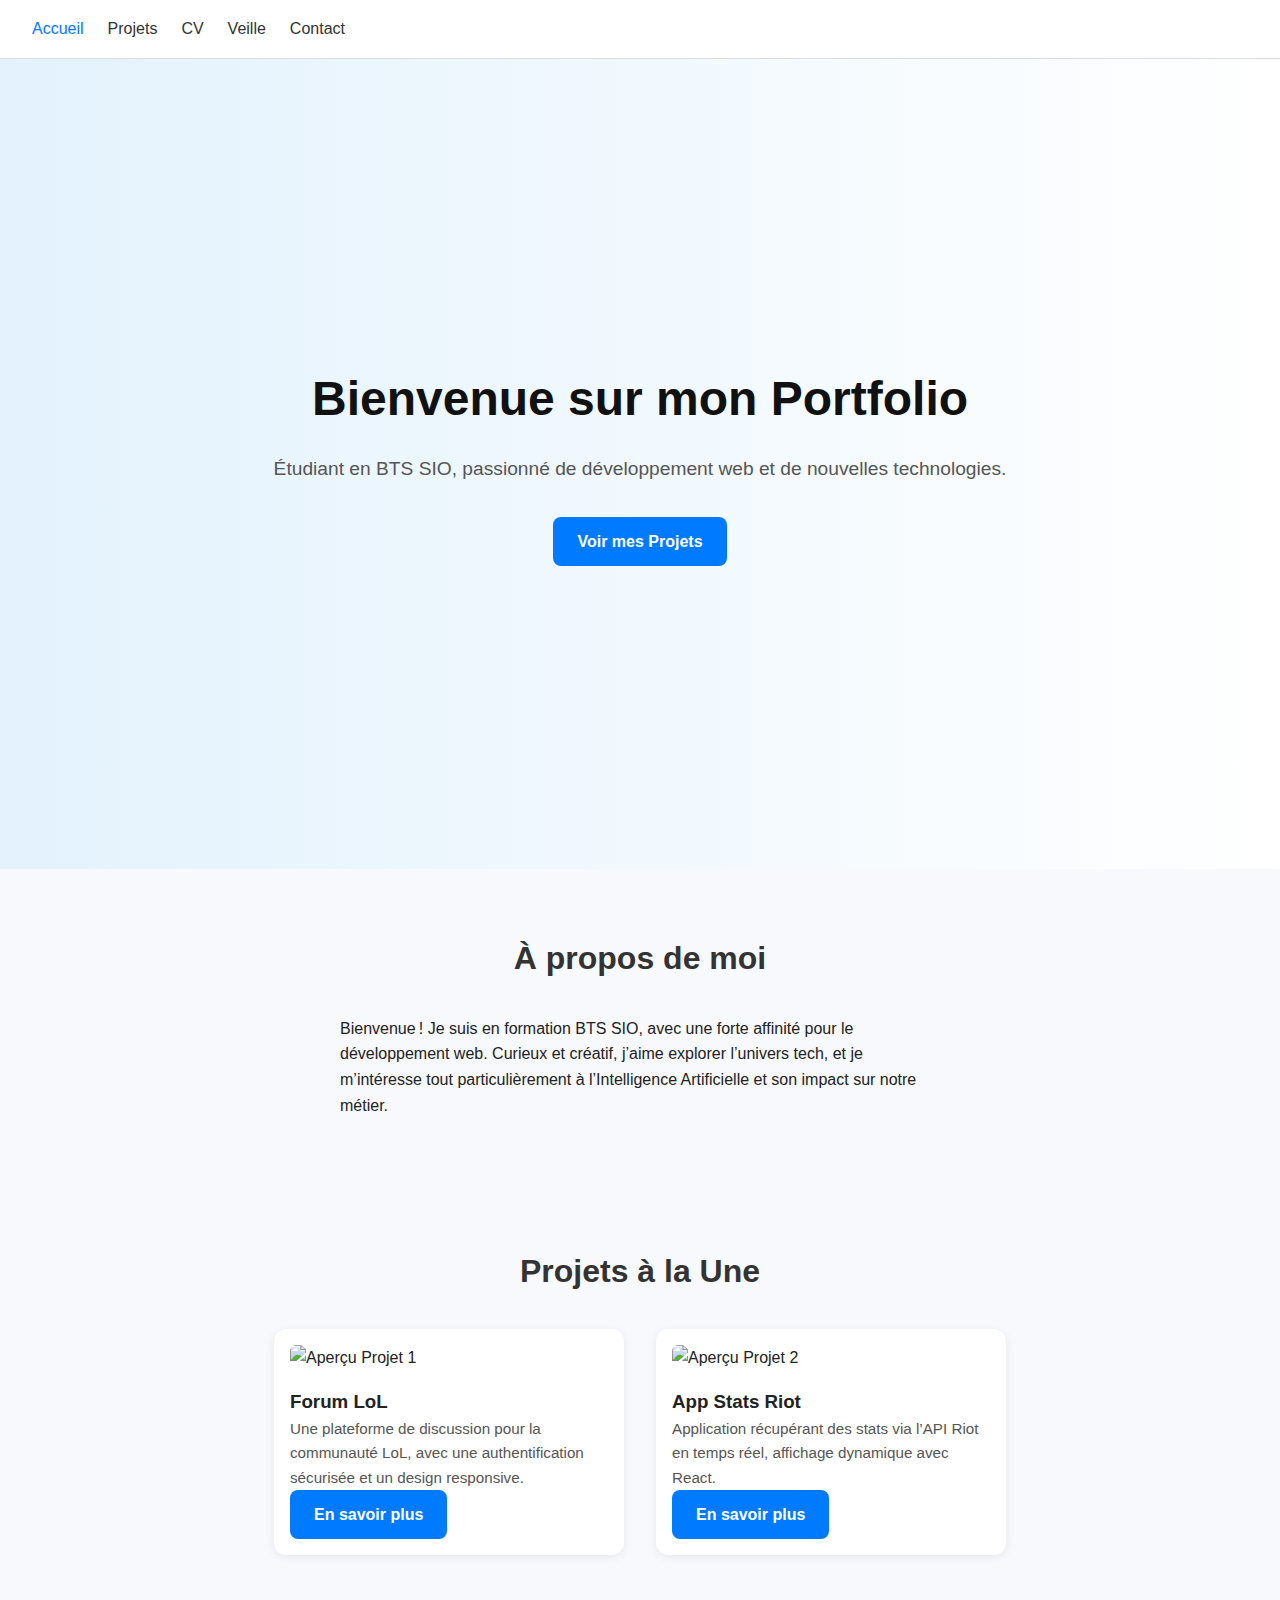
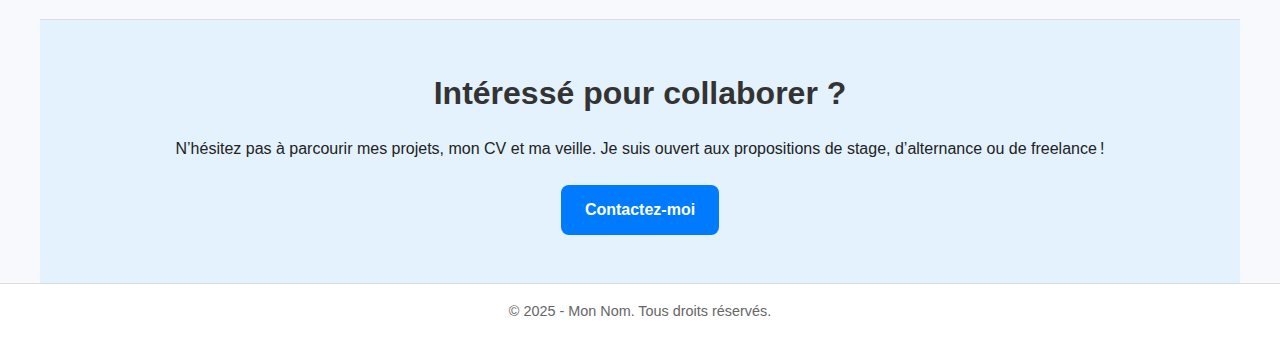
==== index.html @ 062d514c "Update index.html" ====
<!DOCTYPE html>
<html lang="fr">
<head>
  <meta charset="UTF-8" />
  <title>Portfolio - Accueil</title>
  <link rel="stylesheet" href="style.css" />
  <script src="data.js" defer></script> <!-- On peut charger data.js n'importe où, il sert surtout à veille.html -->
</head>
<body class="pro-theme">

  <!-- HEADER / NAV -->
 <header>
  <nav class="navbar">
    <ul class="nav-links">
      <li><a href="index.html" class="active">Accueil</a></li>
      <li><a href="projects.html">Projets</a></li>
      <li><a href="cv.html">CV</a></li>
      <li><a href="veille.html">Veille</a></li>
      <li><a href="contact.html">Contact</a></li>
    </ul>
  </nav>
</header>

  <!-- SECTION HERO -->
  <section class="hero">
    <div class="hero-text">
      <h1>Bienvenue sur mon Portfolio</h1>
      <p>Étudiant en BTS SIO, passionné de développement web et de nouvelles technologies.</p>
      <a href="projects.html" class="btn">Voir mes Projets</a>
    </div>
  </section>

  <!-- SECTION À PROPOS -->
  <section class="page-section about-section">
    <h2>À propos de moi</h2>
    <div class="about-content">
      <div class="about-text">
        <p>Bienvenue ! Je suis en formation BTS SIO, avec une forte affinité pour le développement web. Curieux et créatif, j’aime explorer l’univers tech, et je m’intéresse tout particulièrement à l’Intelligence Artificielle et son impact sur notre métier.</p>
      </div>
    </div>
  </section>

  <!-- SECTION PROJETS À LA UNE -->
  <section class="page-section featured-projects">
    <h2>Projets à la Une</h2>
    <div class="featured-grid">
      <article class="featured-card">
        <img src="https://via.placeholder.com/400x200" alt="Aperçu Projet 1" />
        <h3>Forum LoL</h3>
        <p>Une plateforme de discussion pour la communauté LoL, avec une authentification sécurisée et un design responsive.</p>
        <a href="projects.html" class="btn">En savoir plus</a>
      </article>
      <article class="featured-card">
        <img src="https://via.placeholder.com/400x200" alt="Aperçu Projet 2" />
        <h3>App Stats Riot</h3>
        <p>Application récupérant des stats via l’API Riot en temps réel, affichage dynamique avec React.</p>
        <a href="projects.html" class="btn">En savoir plus</a>
      </article>
    </div>
  </section>

  <!-- SECTION CALL TO ACTION -->
  <section class="page-section call-to-action">
    <h2>Intéressé pour collaborer ?</h2>
    <p>N’hésitez pas à parcourir mes projets, mon CV et ma veille. Je suis ouvert aux propositions de stage, d’alternance ou de freelance !</p>
    <a href="contact.html" class="btn">Contactez-moi</a>
  </section>

  <!-- FOOTER -->
  <footer>
    <p>© 2025 - Mon Nom. Tous droits réservés.</p>
  </footer>

</body>
</html>
---- style.css ----
/* RESET DE BASE */
* {
  margin: 0;
  padding: 0;
  box-sizing: border-box;
}

body {
  font-family: 'Segoe UI', sans-serif;
  background-color: #f7f9fc;
  color: #222;
  line-height: 1.6;
}

/* NAVBAR */
.navbar {
  display: flex;
  justify-content: space-between;
  align-items: center;
  padding: 1rem 2rem;
  background-color: #ffffff;
  border-bottom: 1px solid #ddd;
  position: sticky;
  top: 0;
  z-index: 1000;
}

.navbar .logo img {
  height: 40px;
}

.nav-links {
  list-style: none;
  display: flex;
  gap: 1.5rem;
}

.nav-links a {
  text-decoration: none;
  color: #333;
  font-weight: 500;
  transition: color 0.2s ease;
}

.nav-links a:hover,
.nav-links .active {
  color: #007bff;
}

/* HERO */
.hero {
  height: 90vh;
  display: flex;
  align-items: center;
  justify-content: center;
  background: linear-gradient(to right, #e3f2fd, #ffffff);
  text-align: center;
  padding: 2rem;
}

.hero h1 {
  font-size: 3rem;
  font-weight: bold;
  margin-bottom: 1rem;
  color: #111;
}

.hero p {
  font-size: 1.2rem;
  color: #555;
  margin-bottom: 2rem;
}

.btn {
  display: inline-block;
  padding: 0.75rem 1.5rem;
  background-color: #007bff;
  color: #fff;
  text-decoration: none;
  border-radius: 8px;
  font-weight: 600;
  transition: background 0.3s;
}

.btn:hover {
  background-color: #0056b3;
}

/* SECTION GÉNÉRALES */
.page-section {
  padding: 4rem 2rem;
  max-width: 1200px;
  margin: 0 auto;
}

.page-section h2 {
  font-size: 2rem;
  margin-bottom: 2rem;
  text-align: center;
  color: #333;
}

.about-content {
  display: flex;
  flex-wrap: wrap;
  gap: 2rem;
  align-items: center;
  justify-content: center;
}

.about-content img.profile-pic {
  width: 200px;
  height: 200px;
  border-radius: 50%;
  object-fit: cover;
  border: 3px solid #007bff;
}

.about-text {
  max-width: 600px;
}

/* PROJETS À LA UNE */
.featured-grid {
  display: flex;
  flex-wrap: wrap;
  gap: 2rem;
  justify-content: center;
}

.featured-card {
  background-color: #fff;
  border-radius: 12px;
  box-shadow: 0 2px 10px rgba(0, 0, 0, 0.08);
  overflow: hidden;
  width: 350px;
  padding: 1rem;
  transition: transform 0.3s ease;
}

.featured-card:hover {
  transform: translateY(-5px);
}

.featured-card img {
  width: 100%;
  height: 200px;
  object-fit: cover;
  border-radius: 6px;
}

.featured-card h3 {
  margin-top: 1rem;
  color: #222;
}

.featured-card p {
  font-size: 0.95rem;
  color: #555;
}

/* CTA */
.call-to-action {
  text-align: center;
  background: #e3f2fd;
  padding: 3rem 2rem;
  border-top: 1px solid #ddd;
}

.call-to-action h2 {
  margin-bottom: 1rem;
}

.call-to-action p {
  margin-bottom: 1.5rem;
}

/* FOOTER */
footer {
  background-color: #fff;
  padding: 1rem;
  text-align: center;
  font-size: 0.9rem;
  color: #666;
  border-top: 1px solid #ddd;
}
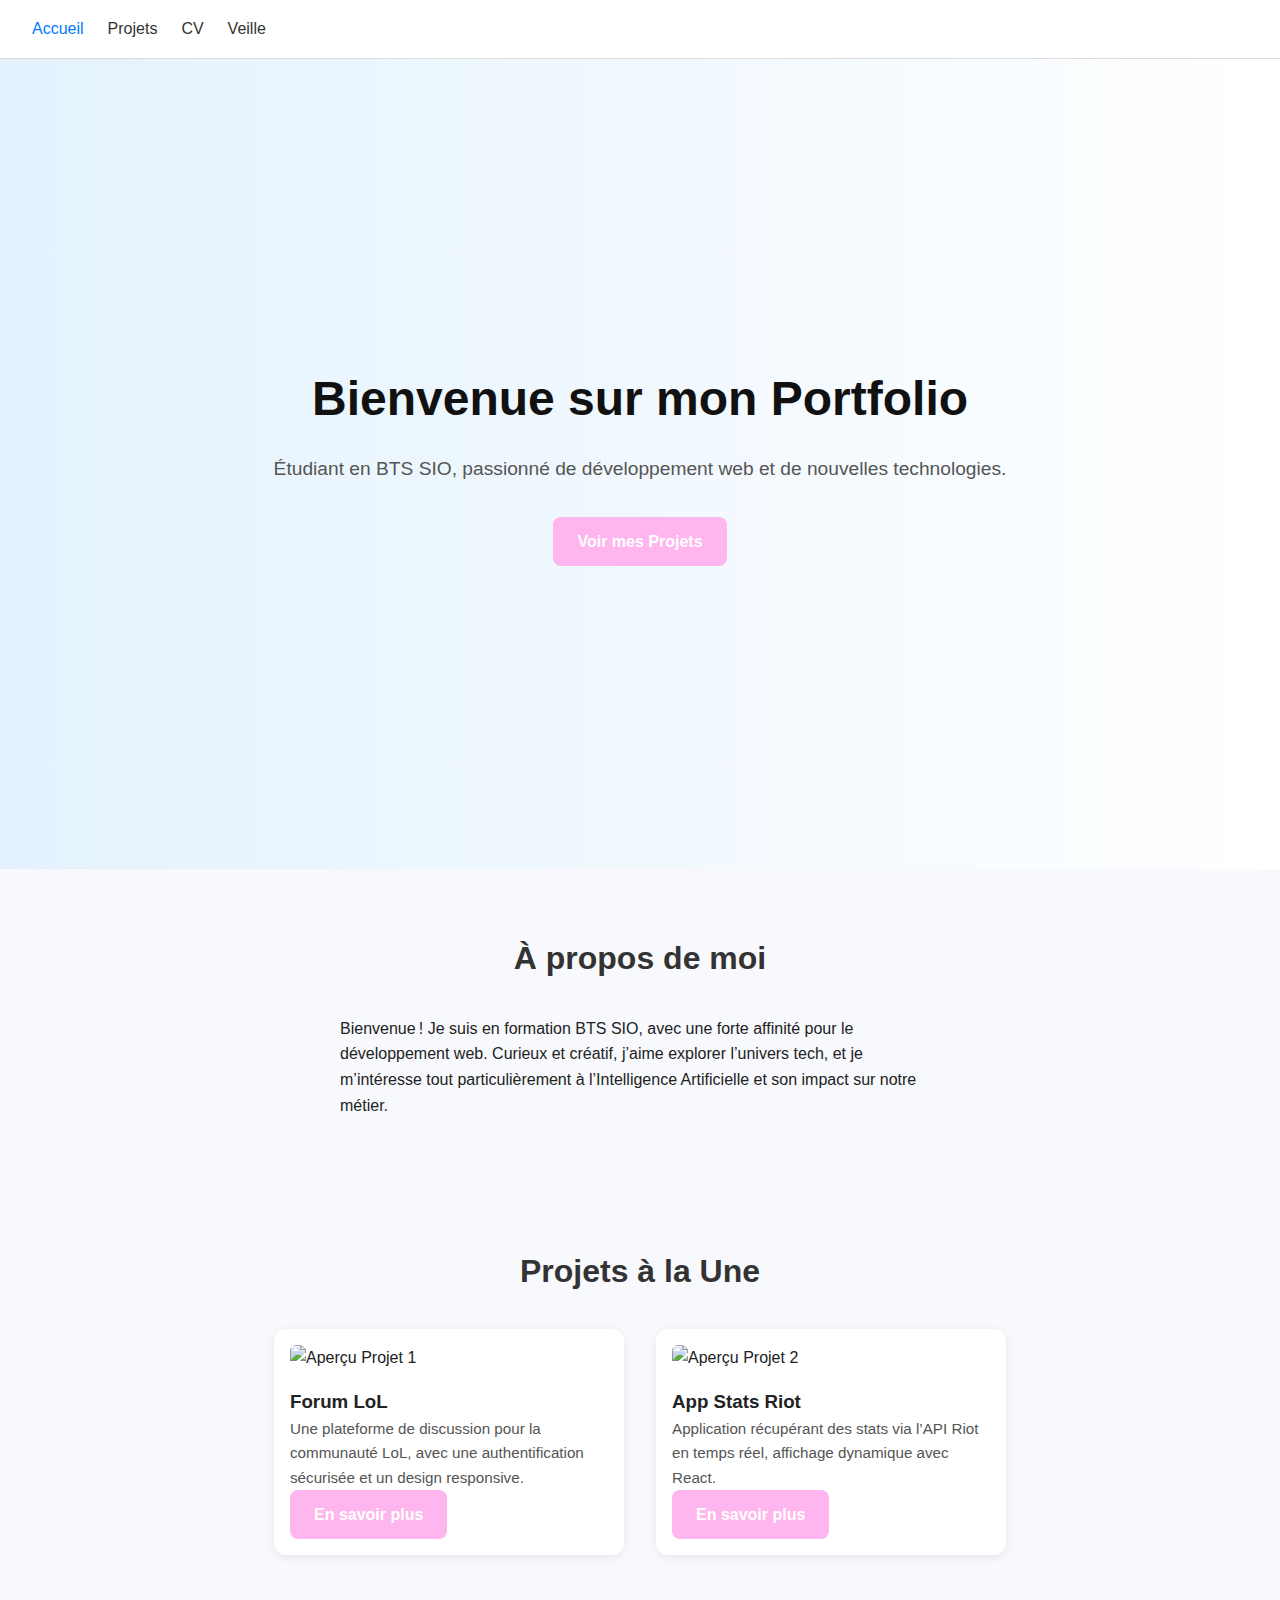
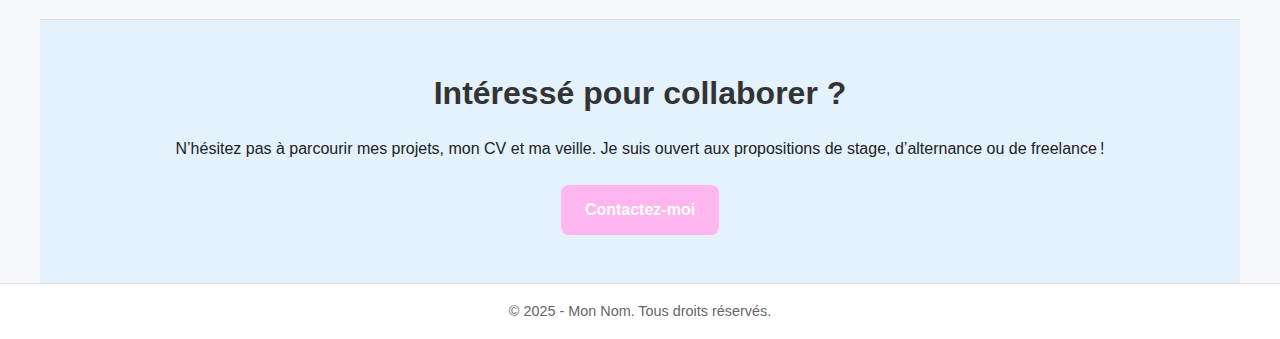
==== commit ac7f65e9: "adieu contact" ====
--- a/index.html
+++ b/index.html
@@ -16,7 +16,6 @@
       <li><a href="projects.html">Projets</a></li>
       <li><a href="cv.html">CV</a></li>
       <li><a href="veille.html">Veille</a></li>
-      <li><a href="contact.html">Contact</a></li>
     </ul>
   </nav>
 </header>
--- a/style.css
+++ b/style.css
@@ -14,7 +14,7 @@
 
 /* NAVBAR */
 .navbar {
-  display: flex;
+  display: center;
   justify-content: space-between;
   align-items: center;
   padding: 1rem 2rem;
@@ -74,7 +74,7 @@
 .btn {
   display: inline-block;
   padding: 0.75rem 1.5rem;
-  background-color: #007bff;
+  background-color: #ffb5ed;
   color: #fff;
   text-decoration: none;
   border-radius: 8px;
@@ -83,7 +83,7 @@
 }
 
 .btn:hover {
-  background-color: #0056b3;
+  background-color: #b3009b;
 }
 
 /* SECTION GÉNÉRALES */
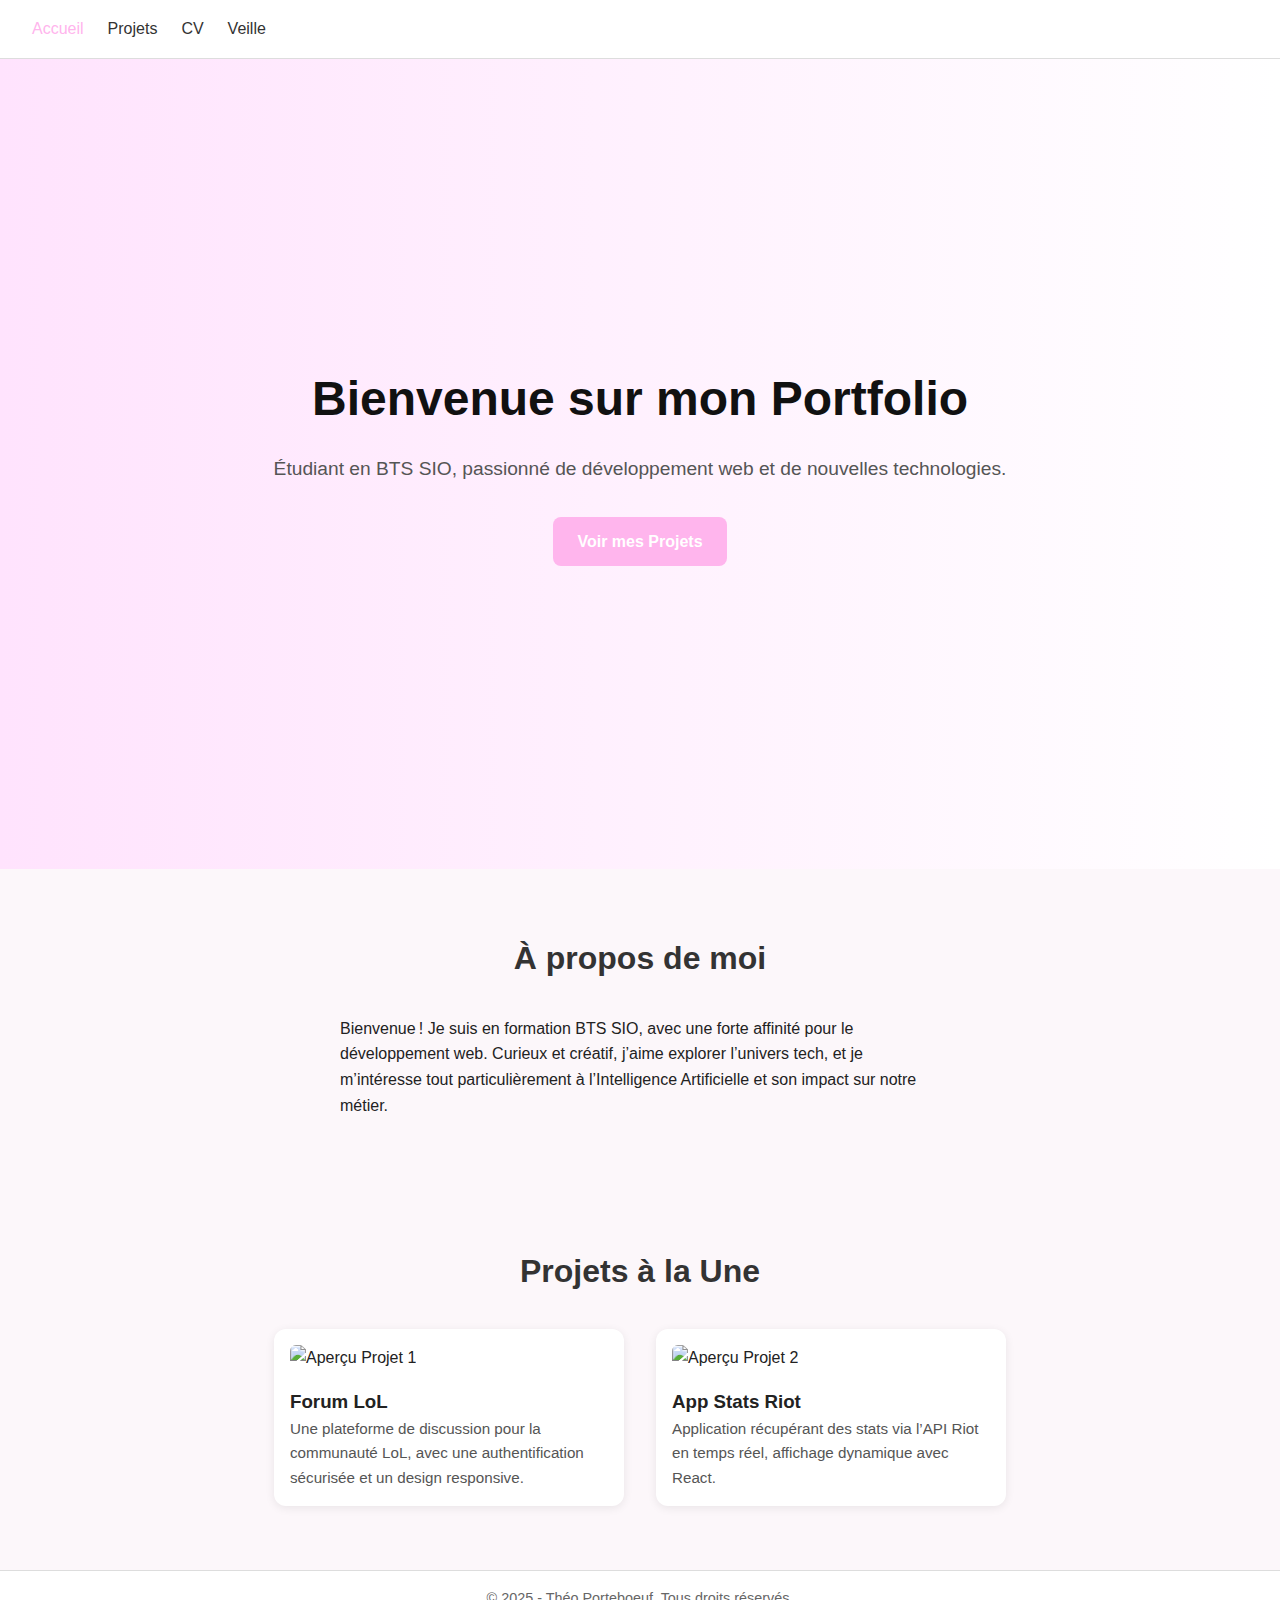
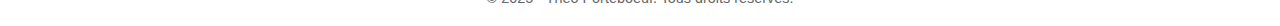
==== commit bab020bc: "uiuiui" ====
--- a/index.html
+++ b/index.html
@@ -47,27 +47,18 @@
         <img src="https://via.placeholder.com/400x200" alt="Aperçu Projet 1" />
         <h3>Forum LoL</h3>
         <p>Une plateforme de discussion pour la communauté LoL, avec une authentification sécurisée et un design responsive.</p>
-        <a href="projects.html" class="btn">En savoir plus</a>
       </article>
       <article class="featured-card">
         <img src="https://via.placeholder.com/400x200" alt="Aperçu Projet 2" />
         <h3>App Stats Riot</h3>
         <p>Application récupérant des stats via l’API Riot en temps réel, affichage dynamique avec React.</p>
-        <a href="projects.html" class="btn">En savoir plus</a>
       </article>
     </div>
   </section>
 
-  <!-- SECTION CALL TO ACTION -->
-  <section class="page-section call-to-action">
-    <h2>Intéressé pour collaborer ?</h2>
-    <p>N’hésitez pas à parcourir mes projets, mon CV et ma veille. Je suis ouvert aux propositions de stage, d’alternance ou de freelance !</p>
-    <a href="contact.html" class="btn">Contactez-moi</a>
-  </section>
-
   <!-- FOOTER -->
   <footer>
-    <p>© 2025 - Mon Nom. Tous droits réservés.</p>
+    <p>© 2025 - Théo Porteboeuf. Tous droits réservés.</p>
   </footer>
 
 </body>
--- a/style.css
+++ b/style.css
@@ -7,7 +7,7 @@
 
 body {
   font-family: 'Segoe UI', sans-serif;
-  background-color: #f7f9fc;
+  background-color: #fcf7fa;
   color: #222;
   line-height: 1.6;
 }
@@ -44,7 +44,7 @@
 
 .nav-links a:hover,
 .nav-links .active {
-  color: #007bff;
+  color: #ffb5ed;
 }
 
 /* HERO */
@@ -53,7 +53,7 @@
   display: flex;
   align-items: center;
   justify-content: center;
-  background: linear-gradient(to right, #e3f2fd, #ffffff);
+  background: linear-gradient(to right, #ffe3fd, #ffffff);
   text-align: center;
   padding: 2rem;
 }
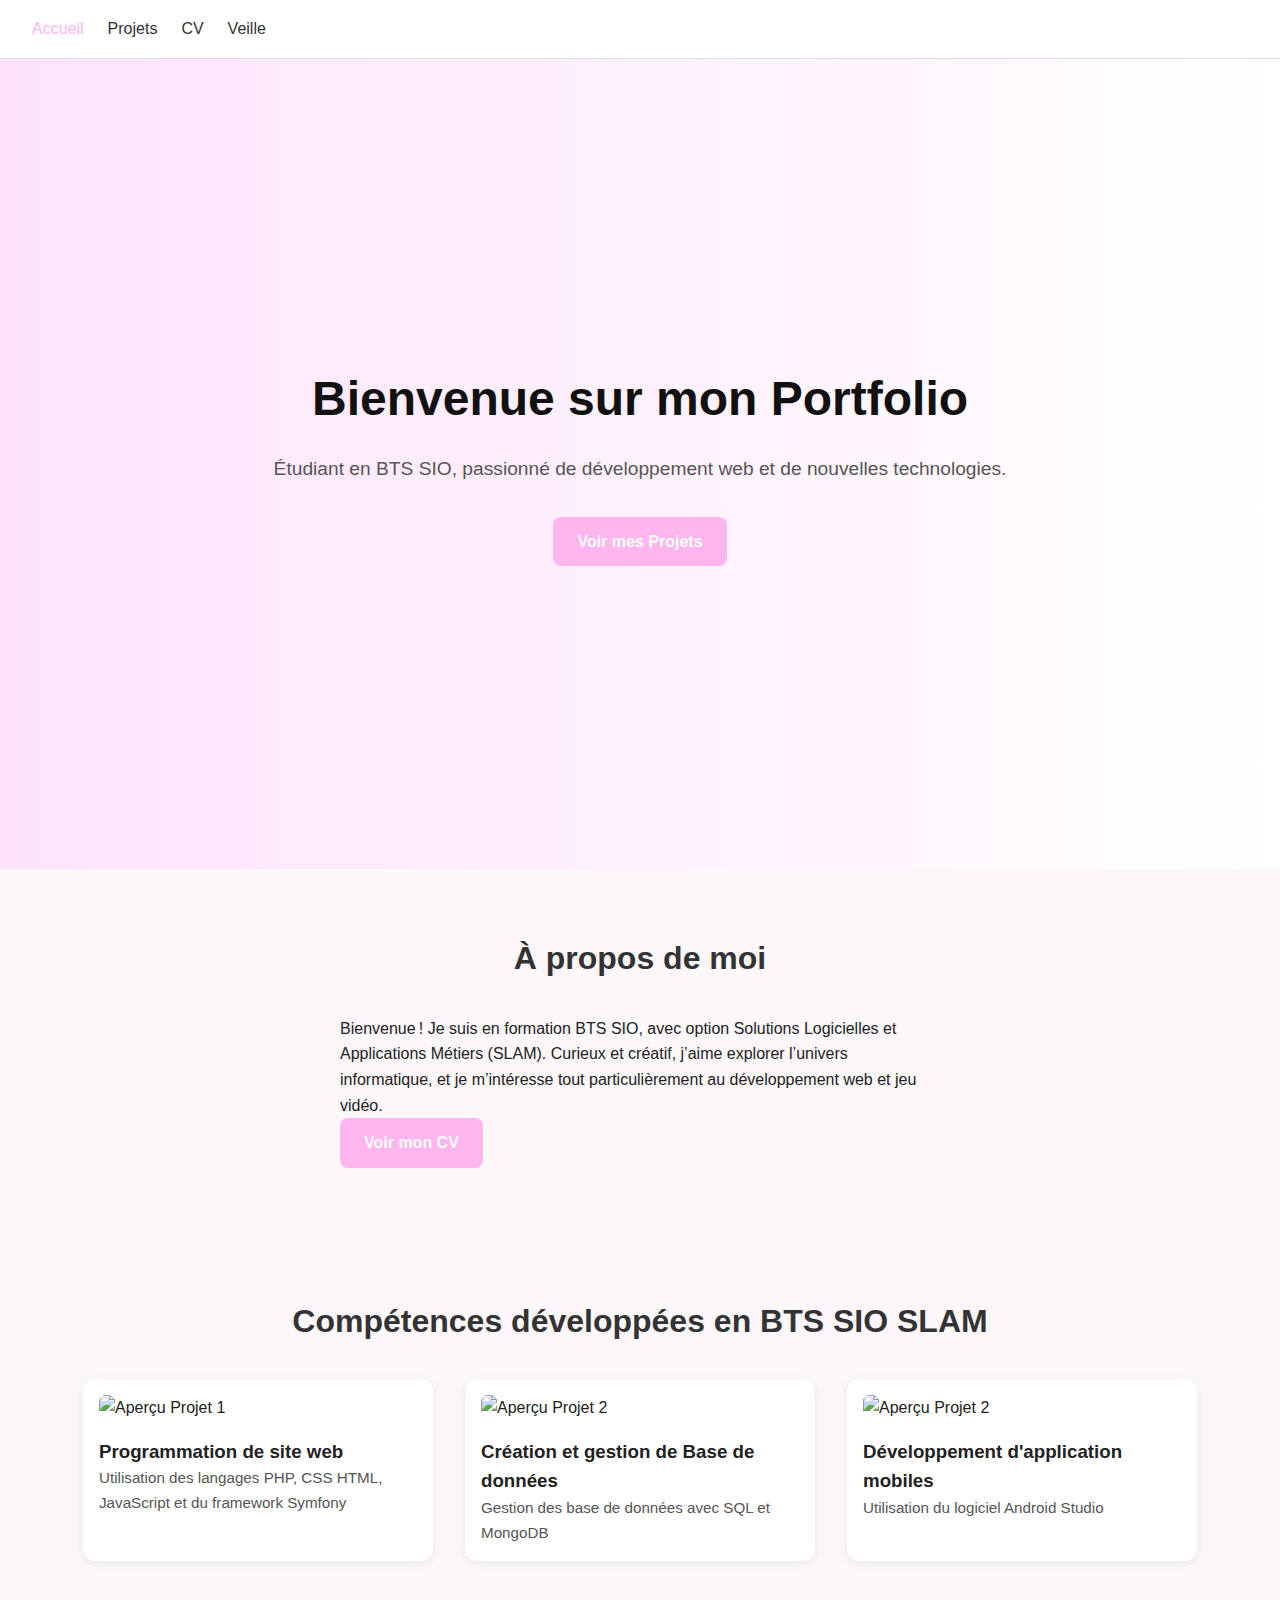
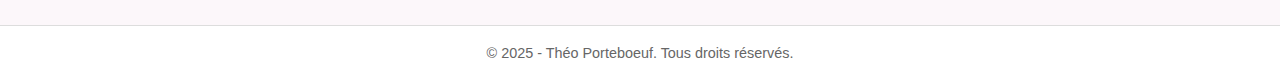
==== commit bcf055ca: "COmpetences" ====
--- a/index.html
+++ b/index.html
@@ -34,24 +34,30 @@
     <h2>À propos de moi</h2>
     <div class="about-content">
       <div class="about-text">
-        <p>Bienvenue ! Je suis en formation BTS SIO, avec une forte affinité pour le développement web. Curieux et créatif, j’aime explorer l’univers tech, et je m’intéresse tout particulièrement à l’Intelligence Artificielle et son impact sur notre métier.</p>
+        <p>Bienvenue ! Je suis en formation BTS SIO, avec option Solutions Logicielles et Applications Métiers (SLAM). Curieux et créatif, j’aime explorer l’univers informatique, et je m’intéresse tout particulièrement au développement web et jeu vidéo.</p>
+        <a href="cv.html" class="btn">Voir mon CV</a>
       </div>
     </div>
   </section>
 
   <!-- SECTION PROJETS À LA UNE -->
   <section class="page-section featured-projects">
-    <h2>Projets à la Une</h2>
+    <h2>Compétences développées en BTS SIO SLAM</h2>
     <div class="featured-grid">
       <article class="featured-card">
         <img src="https://via.placeholder.com/400x200" alt="Aperçu Projet 1" />
-        <h3>Forum LoL</h3>
-        <p>Une plateforme de discussion pour la communauté LoL, avec une authentification sécurisée et un design responsive.</p>
+        <h3>Programmation de site web</h3>
+        <p>Utilisation des langages PHP, CSS HTML, JavaScript et du framework Symfony</p>
       </article>
       <article class="featured-card">
         <img src="https://via.placeholder.com/400x200" alt="Aperçu Projet 2" />
-        <h3>App Stats Riot</h3>
-        <p>Application récupérant des stats via l’API Riot en temps réel, affichage dynamique avec React.</p>
+        <h3>Création et gestion de Base de données</h3>
+        <p>Gestion des base de données avec SQL et MongoDB</p>
+      </article>
+      <article class="featured-card">
+        <img src="https://via.placeholder.com/400x200" alt="Aperçu Projet 2" />
+        <h3>Développement d'application mobiles</h3>
+        <p>Utilisation du logiciel Android Studio</p>
       </article>
     </div>
   </section>
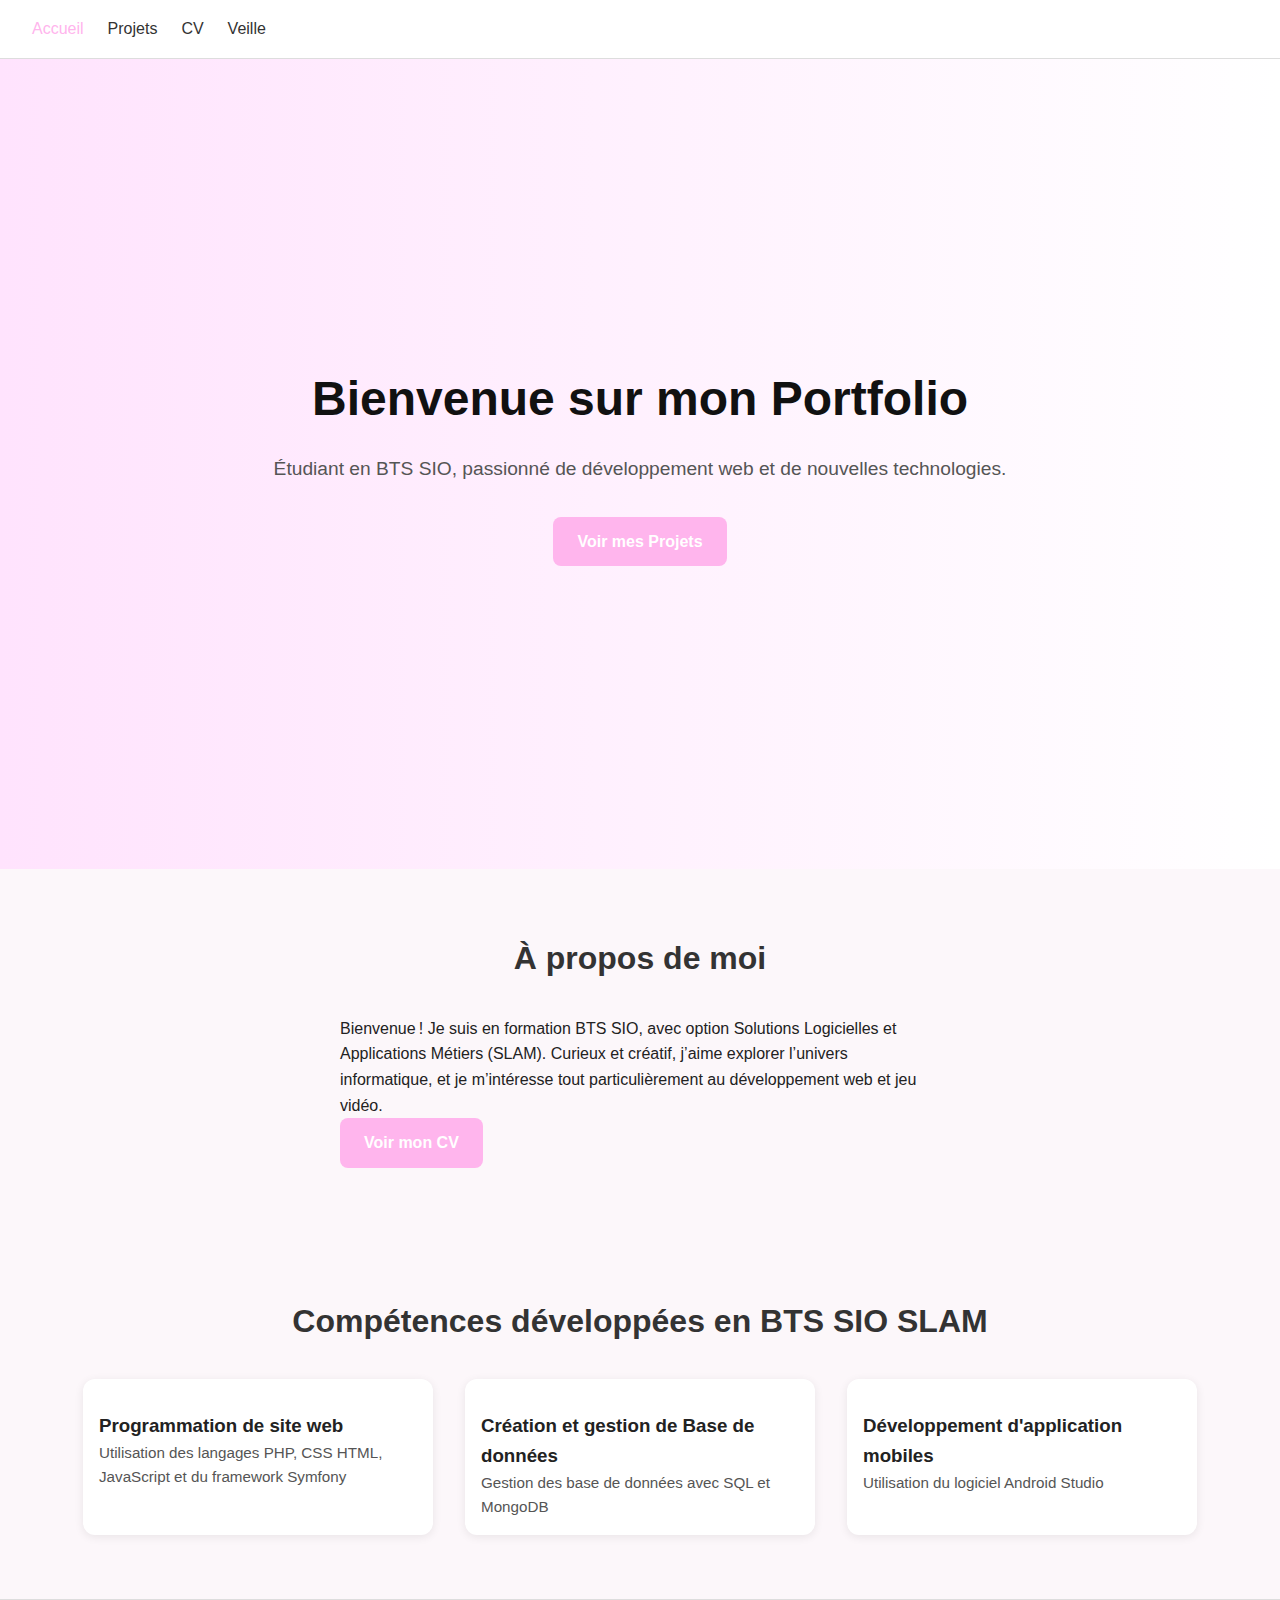
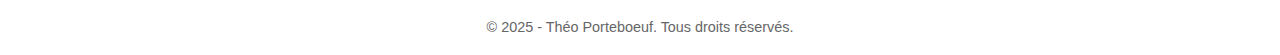
==== commit 9e015c4c: "index img" ====
--- a/index.html
+++ b/index.html
@@ -45,17 +45,14 @@
     <h2>Compétences développées en BTS SIO SLAM</h2>
     <div class="featured-grid">
       <article class="featured-card">
-        <img src="https://via.placeholder.com/400x200" alt="Aperçu Projet 1" />
         <h3>Programmation de site web</h3>
         <p>Utilisation des langages PHP, CSS HTML, JavaScript et du framework Symfony</p>
       </article>
       <article class="featured-card">
-        <img src="https://via.placeholder.com/400x200" alt="Aperçu Projet 2" />
         <h3>Création et gestion de Base de données</h3>
         <p>Gestion des base de données avec SQL et MongoDB</p>
       </article>
-      <article class="featured-card">
-        <img src="https://via.placeholder.com/400x200" alt="Aperçu Projet 2" />
+      <article class="featured-card">  
         <h3>Développement d'application mobiles</h3>
         <p>Utilisation du logiciel Android Studio</p>
       </article>
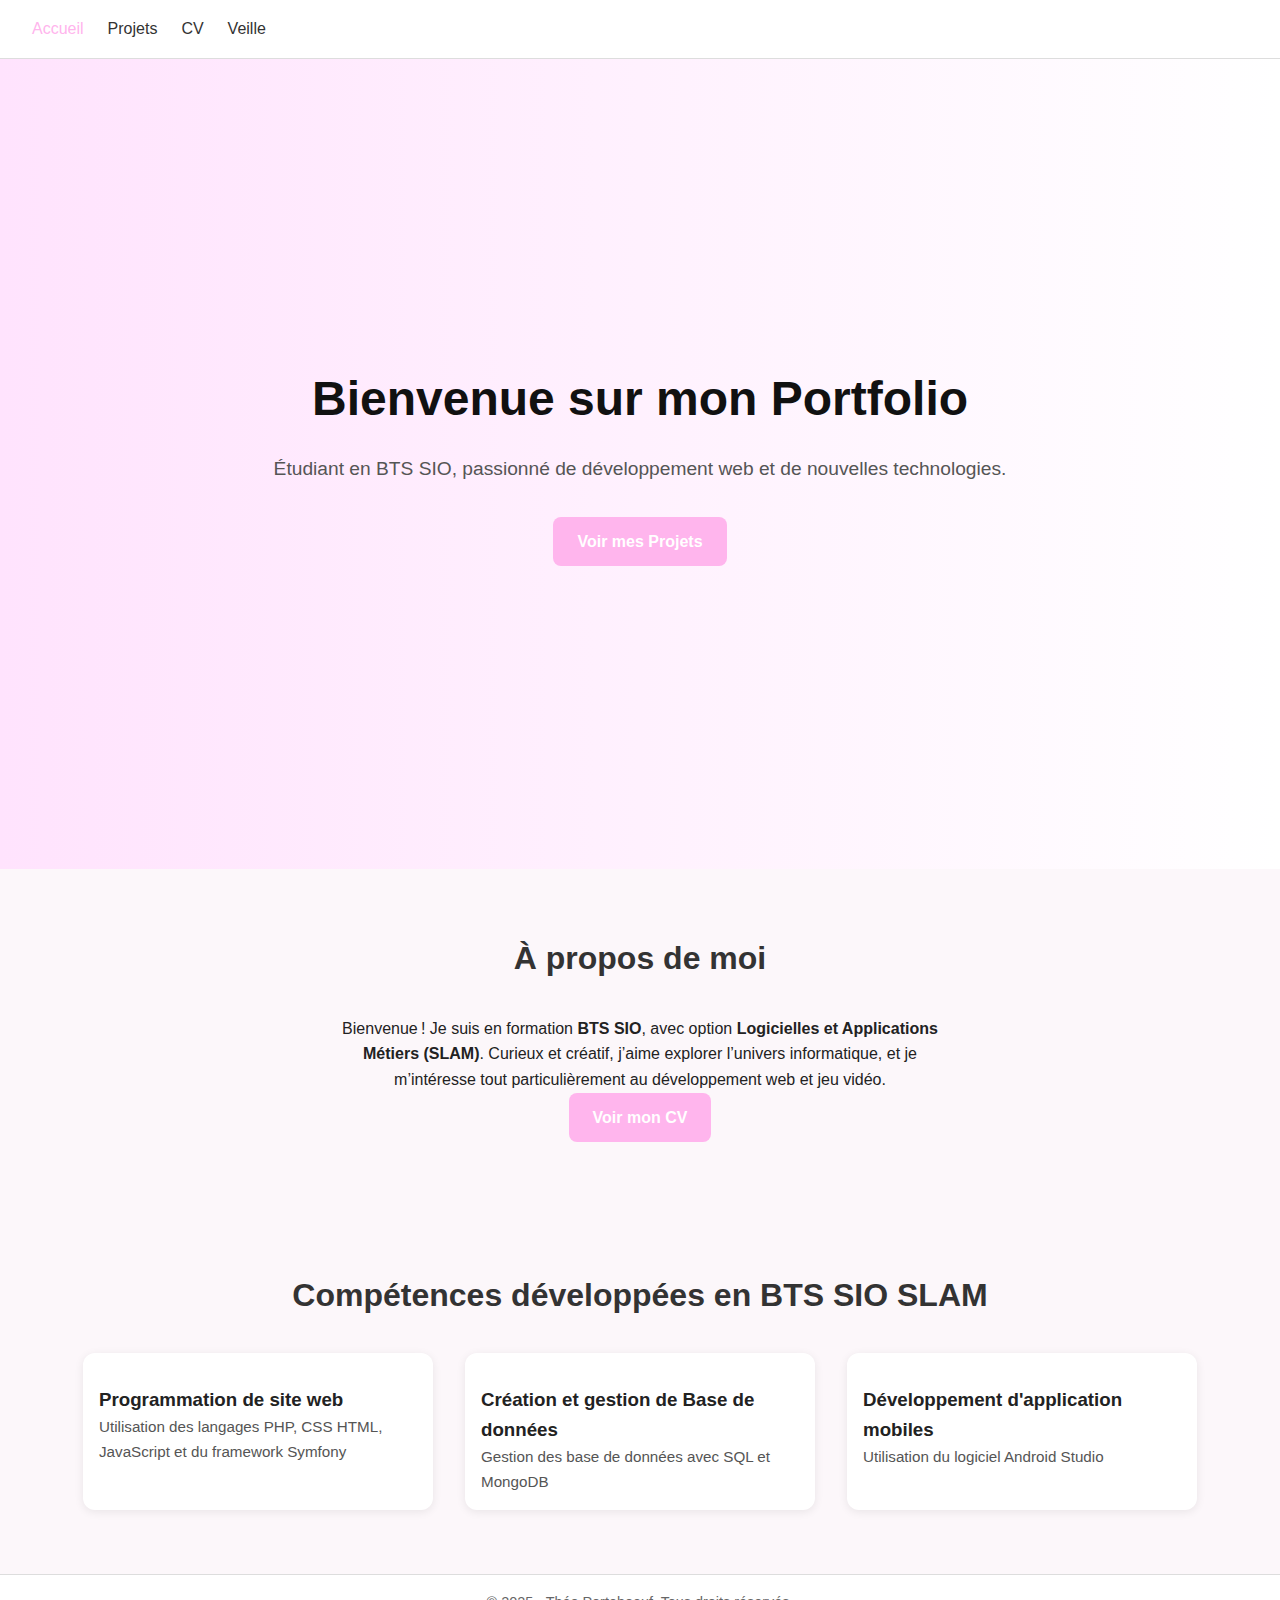
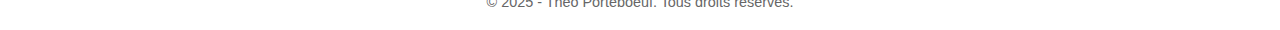
==== commit e3727f54: "i" ====
--- a/index.html
+++ b/index.html
@@ -34,7 +34,7 @@
     <h2>À propos de moi</h2>
     <div class="about-content">
       <div class="about-text">
-        <p>Bienvenue ! Je suis en formation BTS SIO, avec option Solutions Logicielles et Applications Métiers (SLAM). Curieux et créatif, j’aime explorer l’univers informatique, et je m’intéresse tout particulièrement au développement web et jeu vidéo.</p>
+        <p>Bienvenue ! Je suis en formation <b>BTS SIO</b>, avec option <b> Logicielles et Applications Métiers (SLAM)</b>. Curieux et créatif, j’aime explorer l’univers informatique, et je m’intéresse tout particulièrement au développement web et jeu vidéo.</p>
         <a href="cv.html" class="btn">Voir mon CV</a>
       </div>
     </div>
--- a/style.css
+++ b/style.css
@@ -101,7 +101,8 @@
 }
 
 .about-content {
-  display: flex;
+  display:flex;
+  text-align: center;
   flex-wrap: wrap;
   gap: 2rem;
   align-items: center;
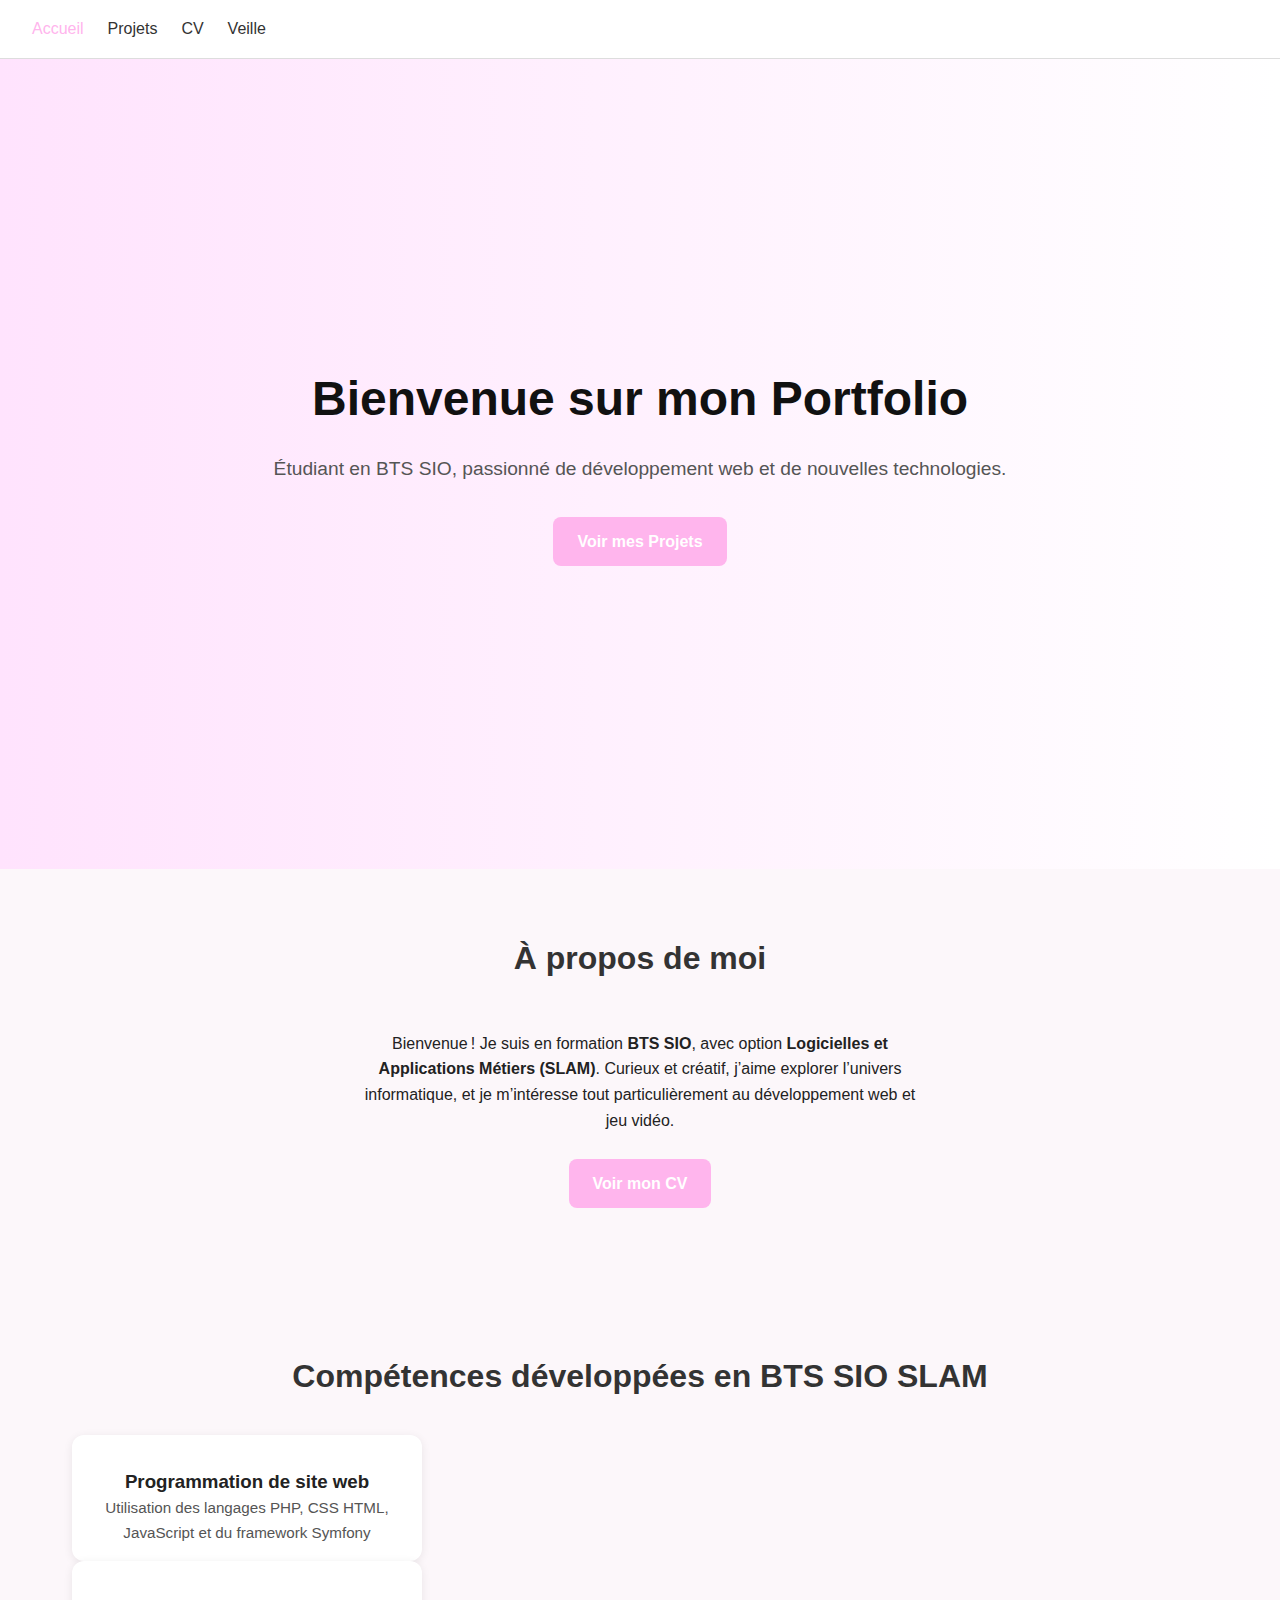
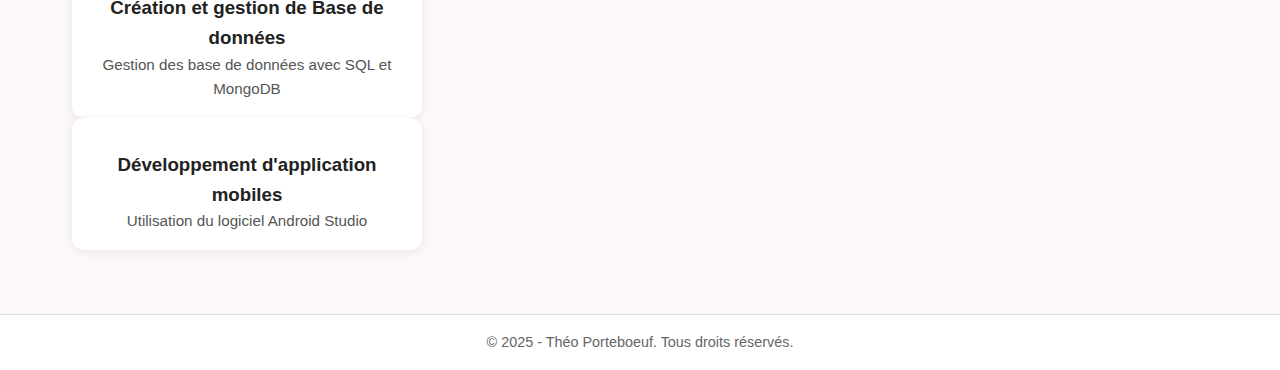
==== commit fb165b4d: "debut cv" ====
--- a/index.html
+++ b/index.html
@@ -6,7 +6,6 @@
   <link rel="stylesheet" href="style.css" />
   <script src="data.js" defer></script> <!-- On peut charger data.js n'importe où, il sert surtout à veille.html -->
 </head>
-<body class="pro-theme">
 
   <!-- HEADER / NAV -->
  <header>
@@ -35,7 +34,7 @@
     <div class="about-content">
       <div class="about-text">
         <p>Bienvenue ! Je suis en formation <b>BTS SIO</b>, avec option <b> Logicielles et Applications Métiers (SLAM)</b>. Curieux et créatif, j’aime explorer l’univers informatique, et je m’intéresse tout particulièrement au développement web et jeu vidéo.</p>
-        <a href="cv.html" class="btn">Voir mon CV</a>
+        <br><a href="cv.html" class="btn">Voir mon CV</a>
       </div>
     </div>
   </section>
--- a/style.css
+++ b/style.css
@@ -80,6 +80,7 @@
   border-radius: 8px;
   font-weight: 600;
   transition: background 0.3s;
+  
 }
 
 .btn:hover {
@@ -101,12 +102,10 @@
 }
 
 .about-content {
-  display:flex;
   text-align: center;
-  flex-wrap: wrap;
-  gap: 2rem;
-  align-items: center;
-  justify-content: center;
+  max-width: 600px;
+  margin: 0 auto;
+  padding: 15px;
 }
 
 .about-content img.profile-pic {
@@ -123,7 +122,7 @@
 
 /* PROJETS À LA UNE */
 .featured-grid {
-  display: flex;
+  text-align: center;
   flex-wrap: wrap;
   gap: 2rem;
   justify-content: center;
